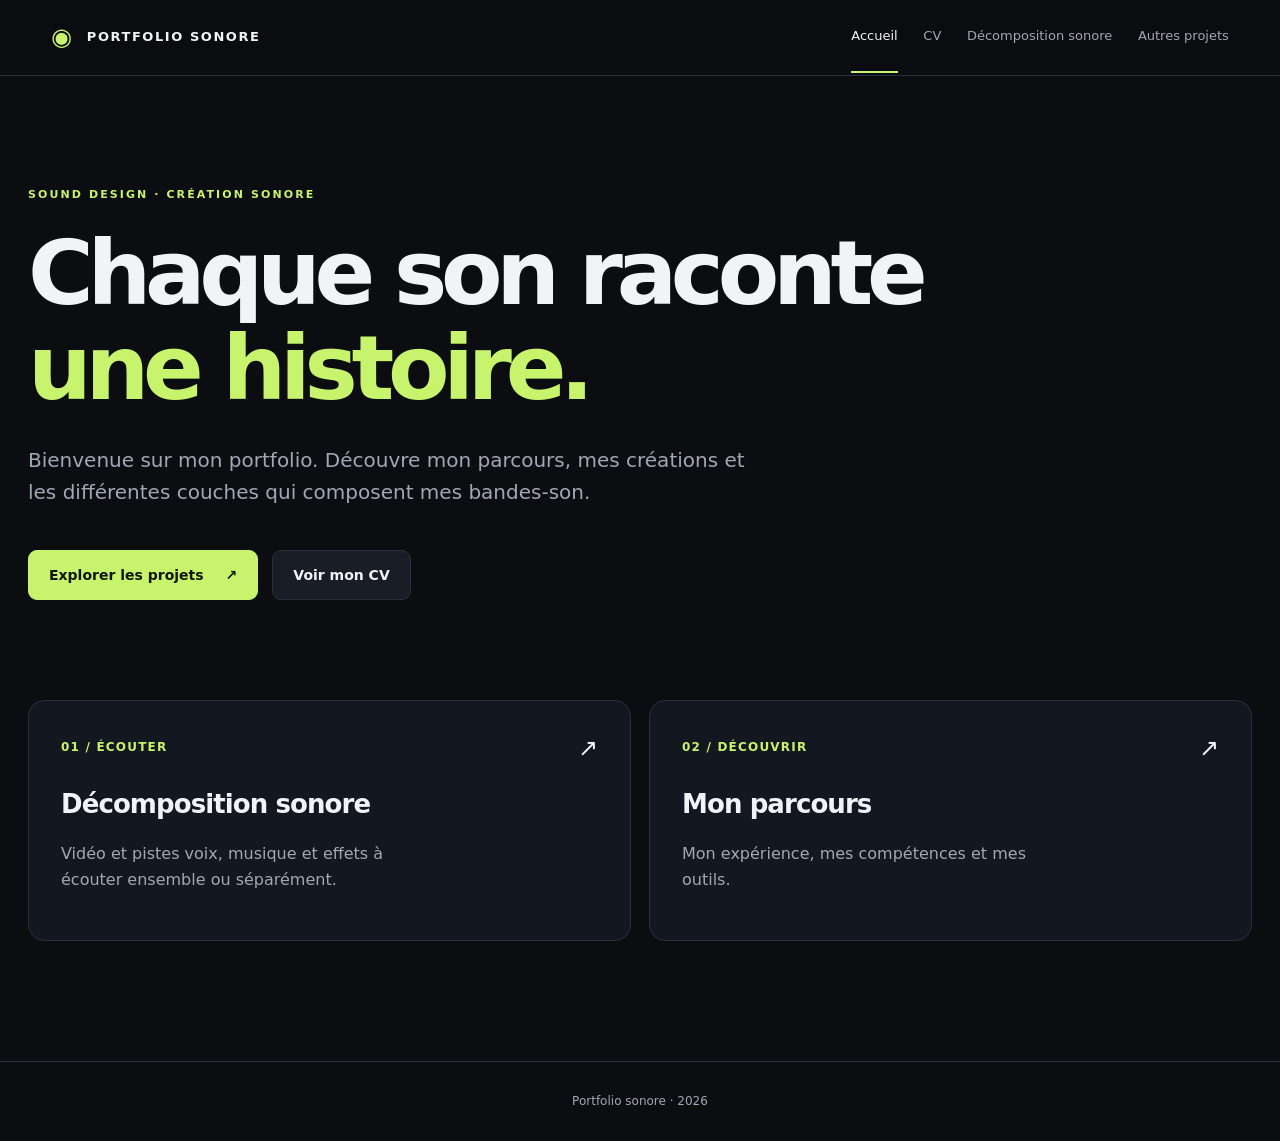
==== index.html @ 5c928c13 "Initial commit" ====
<!doctype html><html lang="fr"><head><meta charset="utf-8"><meta name="viewport" content="width=device-width,initial-scale=1"><meta name="description" content="Portfolio de création et décomposition sonore"><title>Portfolio sonore — Accueil</title><link rel="stylesheet" href="style.css"></head>
<body><header class="site-header"><a class="brand" href="index.html"><span class="brand-mark">◉</span> PORTFOLIO SONORE</a><nav class="top-nav" aria-label="Navigation principale"><a class="active" href="index.html">Accueil</a><a href="cv.html">CV</a><a href="decomposition.html">Décomposition sonore</a><a href="autres.html">Autres projets</a></nav></header><main class="page landing"><div class="eyebrow">SOUND DESIGN · CRÉATION SONORE</div><h1>Chaque son raconte<br><em>une histoire.</em></h1><p class="lead">Bienvenue sur mon portfolio. Découvre mon parcours, mes créations et les différentes couches qui composent mes bandes-son.</p><div class="actions"><a class="button primary" href="decomposition.html">Explorer les projets <span>↗</span></a><a class="button secondary" href="cv.html">Voir mon CV</a></div><div class="feature-grid"><a href="decomposition.html" class="feature"><span class="feature-num">01 / ÉCOUTER</span><h2>Décomposition sonore</h2><p>Vidéo et pistes voix, musique et effets à écouter ensemble ou séparément.</p><span class="arrow">↗</span></a><a href="cv.html" class="feature"><span class="feature-num">02 / DÉCOUVRIR</span><h2>Mon parcours</h2><p>Mon expérience, mes compétences et mes outils.</p><span class="arrow">↗</span></a></div></main><footer>Portfolio sonore · <span id="year"></span></footer><script>document.querySelector('#year').textContent=new Date().getFullYear()</script></body></html>
---- style.css ----
:root{color-scheme:dark;--bg:#0b0d11;--panel:#13171f;--line:#29303b;--text:#f1f3f6;--muted:#a0a8b5;--accent:#c7f36d}*{box-sizing:border-box}html{scroll-behavior:smooth;scroll-padding-top:100px}body{margin:0;background:var(--bg);color:var(--text);font-family:Inter,ui-sans-serif,system-ui,-apple-system,Segoe UI,sans-serif;line-height:1.6}a{color:inherit;text-decoration:none}button{font:inherit}.site-header{height:76px;display:flex;align-items:center;justify-content:space-between;padding:0 clamp(18px,4vw,70px);border-bottom:1px solid var(--line);position:sticky;top:0;background:rgba(11,13,17,.96);backdrop-filter:blur(16px);z-index:30;gap:20px}.brand{font-weight:900;font-size:13px;letter-spacing:.12em;white-space:nowrap}.brand-mark{color:var(--accent);font-size:24px;vertical-align:middle;margin-right:7px}.top-nav{display:flex;gap:clamp(11px,2vw,32px);align-items:center;overflow-x:auto}.top-nav a{font-size:13px;white-space:nowrap;color:var(--muted);padding:24px 0;border-bottom:2px solid transparent}.top-nav a:hover,.top-nav a.active{color:var(--text)}.top-nav a.active{border-color:var(--accent)}.page{max-width:1280px;padding:90px 28px 120px;margin:auto}.narrow{max-width:1000px}.eyebrow{color:var(--accent);font-size:11px;font-weight:800;letter-spacing:.19em;text-transform:uppercase}h1{font-size:clamp(48px,7vw,92px);letter-spacing:-.07em;line-height:1.06;margin:22px 0 28px}h1 em{font-style:normal;color:var(--accent)}h2{letter-spacing:-.035em}.lead{color:var(--muted);font-size:clamp(17px,2vw,20px);max-width:730px}.landing{padding-top:110px}.actions{display:flex;gap:14px;margin:42px 0 100px;flex-wrap:wrap}.button{display:inline-flex;gap:22px;align-items:center;justify-content:center;border-radius:9px;font-size:14px;font-weight:750;padding:13px 20px;border:1px solid var(--line);cursor:pointer}.button.primary{background:var(--accent);color:#111600;border-color:var(--accent)}.button.secondary{background:#191d25;color:var(--text)}.button:hover{filter:brightness(1.12)}.feature-grid{display:grid;grid-template-columns:1fr 1fr;gap:18px}.feature{position:relative;background:var(--panel);border:1px solid var(--line);padding:32px;border-radius:16px;min-height:230px}.feature-num{color:var(--accent);font-size:12px;font-weight:800;letter-spacing:.1em}.feature h2{margin:25px 0 8px;font-size:26px}.feature p{max-width:360px;color:var(--muted)}.arrow{position:absolute;right:32px;top:28px;font-size:24px}footer{border-top:1px solid var(--line);padding:30px;text-align:center;color:var(--muted);font-size:12px}.cv-card,.empty-panel{border:1px solid var(--line);background:var(--panel);border-radius:16px;padding:32px;margin-top:52px}.cv-card h2{font-size:32px;margin:0}.cv-card p,.cv-row p,.empty-panel p{color:var(--muted)}.cv-card .button{margin-top:14px}.hint{font-size:12px}.cv-block{margin-top:65px}.cv-block>h2{font-size:30px;margin-bottom:24px}.cv-row{border-top:1px solid var(--line);padding:18px 0;display:grid;grid-template-columns:180px 1fr;gap:20px}.cv-row>span{color:var(--accent);font-size:13px}.cv-row h3{margin:0}.cv-row p{margin:8px 0}.tags{display:flex;gap:10px;flex-wrap:wrap}.tags span{border:1px solid var(--line);border-radius:30px;padding:8px 15px;color:var(--muted)}.empty-panel{text-align:center;padding:90px 20px}.empty-icon{font-size:60px;color:var(--accent)}.projects-shell{display:grid;grid-template-columns:245px minmax(0,1fr);max-width:1600px;margin:auto}.sidebar{position:sticky;top:76px;height:calc(100vh - 76px);border-right:1px solid var(--line);padding:43px 22px;align-self:start;overflow:auto}.sidebar h2{margin:8px 0 25px;font-size:20px}.project-nav{display:grid;gap:8px}.project-nav a{font-size:13px;padding:12px 13px;border-left:2px solid transparent;border-radius:4px;color:var(--muted)}.project-nav a:hover,.project-nav a.active{background:#1b2225;color:var(--text);border-color:var(--accent)}.sidebar-note{color:var(--muted);font-size:12px;margin-top:32px}.projects-main{padding:64px clamp(18px,4vw,70px) 100px;min-width:0}.projects-intro{padding-bottom:22px}.projects-intro h1{font-size:clamp(45px,6vw,78px)}.project{margin-top:55px;padding-top:35px;border-top:1px solid var(--line);scroll-margin-top:100px}.project-index{color:var(--accent);font-size:12px;font-weight:800;letter-spacing:.14em}.project h2{font-size:clamp(25px,3.1vw,38px);margin:10px 0}.project-description{color:var(--muted);margin:0 0 22px}.player{background:var(--panel);border:1px solid var(--line);border-radius:15px;overflow:hidden}.video-wrap{position:relative;background:#050607;aspect-ratio:16/9}.video-wrap video{display:block;width:100%;height:100%;object-fit:contain}.media-placeholder{position:absolute;inset:0;display:flex;flex-direction:column;align-items:center;justify-content:center;pointer-events:none;text-align:center;color:#848d9c;background:radial-gradient(circle at center,#222b37,#07090c);padding:20px}.media-placeholder .play-symbol{font-size:40px;color:var(--accent)}.media-placeholder strong{color:#f6f7fa;font-size:18px}.video-wrap.has-video .media-placeholder{display:none}.transport{display:flex;gap:14px;align-items:center;flex-wrap:wrap;padding:15px 20px;border-bottom:1px solid var(--line)}.transport button,.track button{border:1px solid #444d5a;background:#1d2630;color:#eaf0f5;border-radius:7px;cursor:pointer;font-weight:800}.play-btn{min-width:98px;padding:9px 15px}.time{color:var(--muted);font-size:12px;font-variant-numeric:tabular-nums}.seek{flex:1;min-width:120px;accent-color:var(--accent);cursor:pointer}.track-area{padding:17px 20px 20px}.track-header{display:flex;justify-content:space-between;gap:14px;margin-bottom:15px;align-items:center}.track-header p{margin:0;font-size:11px;color:var(--muted);letter-spacing:.12em;font-weight:800}.reset-btn{padding:6px 10px;border:1px solid var(--line);background:transparent;color:var(--muted);border-radius:6px;cursor:pointer;font-size:12px}.track{display:grid;grid-template-columns:minmax(90px,145px) minmax(0,1fr) 34px 34px;gap:9px;align-items:center;margin-bottom:9px}.track-name{font-size:13px;font-weight:700}.wave{height:56px;background:#0d1118;border:1px solid #27313a;border-radius:5px;min-width:0;width:100%;display:block;cursor:pointer}.track button{height:34px;width:34px}.track button.muted{background:#8c3543;border-color:#c85b6a;color:white}.track button.solo{background:#3c7a50;border-color:#6dd68b;color:white}.track.disabled .track-name{opacity:.35}.player-note{margin:10px 0 0;color:var(--muted);font-size:12px}.status{color:#d5b985;font-size:12px;padding:0 20px 16px;min-height:26px}.player-error{color:#f3a6ac}.project-tag{display:inline-block;border:1px solid var(--line);border-radius:5px;color:var(--muted);font-size:11px;padding:4px 8px}@media(max-width:950px){.site-header{height:auto;min-height:76px;flex-wrap:wrap;padding-top:12px}.top-nav{width:100%}.top-nav a{padding:9px 0 12px}.projects-shell{grid-template-columns:1fr}.sidebar{top:107px;position:sticky;height:auto;border-right:0;border-bottom:1px solid var(--line);z-index:20;background:var(--bg);padding:10px 18px}.sidebar .eyebrow,.sidebar h2,.sidebar-note{display:none}.project-nav{display:flex;overflow-x:auto}.project-nav a{white-space:nowrap;flex:none;padding:8px}.projects-main{padding-top:45px}.project{scroll-margin-top:190px}}@media(max-width:600px){.page{padding:60px 18px}.feature-grid{grid-template-columns:1fr}.actions{margin-bottom:55px}.cv-row{grid-template-columns:1fr;gap:5px}.track-area{padding:14px 9px}.track{grid-template-columns:62px minmax(0,1fr) 30px 30px;gap:5px}.track-name{font-size:11px}.track button{width:30px;height:30px}.transport{padding:12px}.wave{height:48px}}
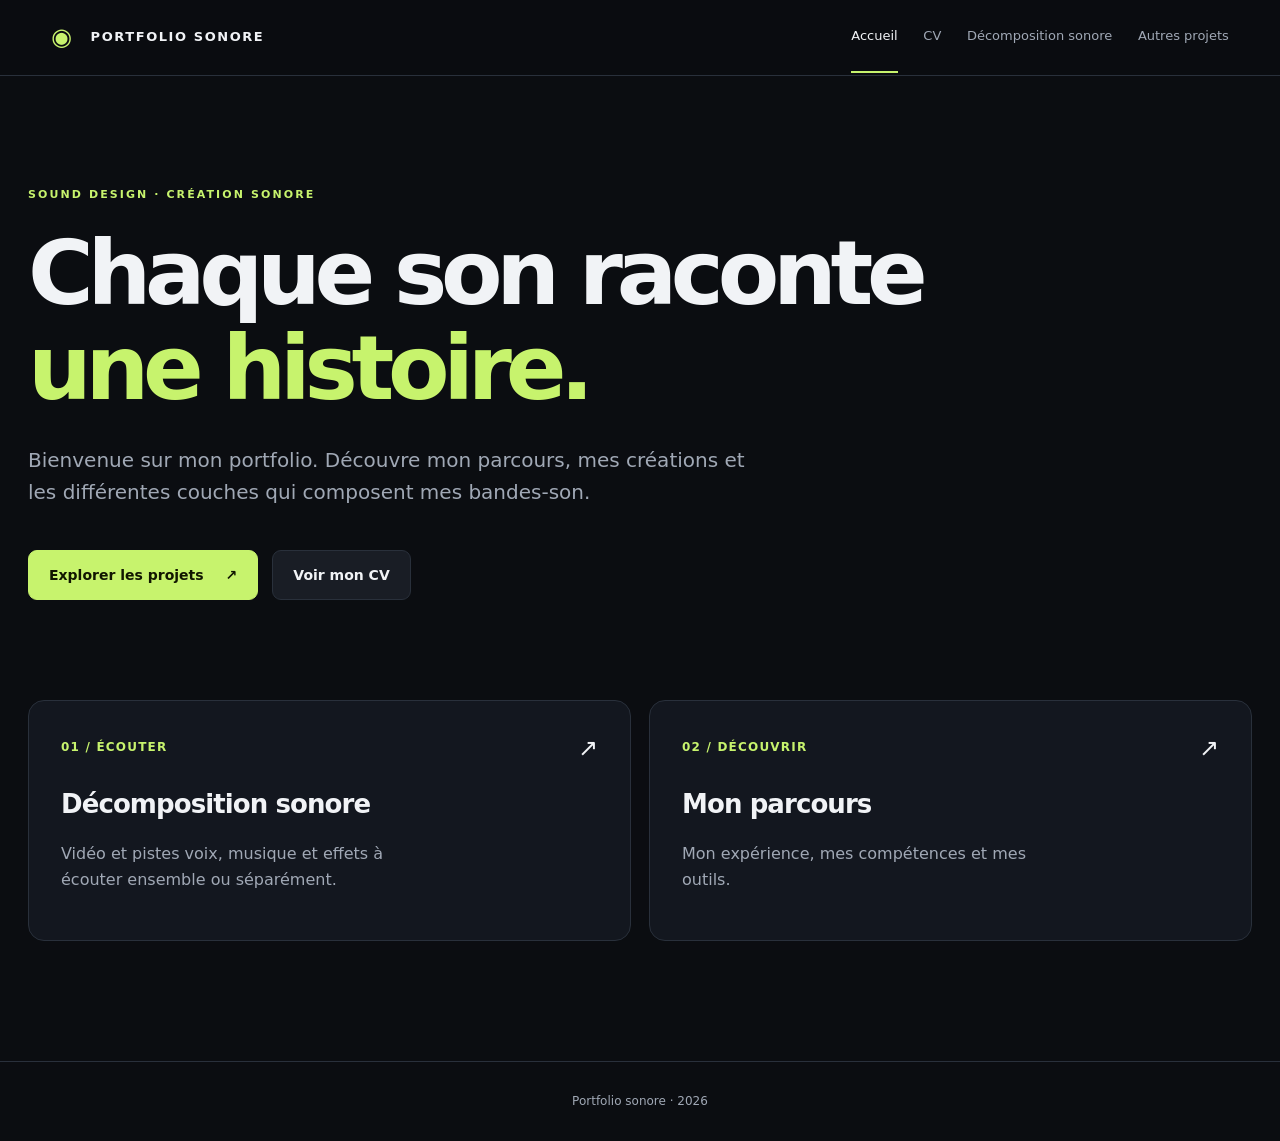
==== commit a13a161a: "modif" ====
--- a/index.html
+++ b/index.html
@@ -1,2 +1,100 @@
-<!doctype html><html lang="fr"><head><meta charset="utf-8"><meta name="viewport" content="width=device-width,initial-scale=1"><meta name="description" content="Portfolio de création et décomposition sonore"><title>Portfolio sonore — Accueil</title><link rel="stylesheet" href="style.css"></head>
-<body><header class="site-header"><a class="brand" href="index.html"><span class="brand-mark">◉</span> PORTFOLIO SONORE</a><nav class="top-nav" aria-label="Navigation principale"><a class="active" href="index.html">Accueil</a><a href="cv.html">CV</a><a href="decomposition.html">Décomposition sonore</a><a href="autres.html">Autres projets</a></nav></header><main class="page landing"><div class="eyebrow">SOUND DESIGN · CRÉATION SONORE</div><h1>Chaque son raconte<br><em>une histoire.</em></h1><p class="lead">Bienvenue sur mon portfolio. Découvre mon parcours, mes créations et les différentes couches qui composent mes bandes-son.</p><div class="actions"><a class="button primary" href="decomposition.html">Explorer les projets <span>↗</span></a><a class="button secondary" href="cv.html">Voir mon CV</a></div><div class="feature-grid"><a href="decomposition.html" class="feature"><span class="feature-num">01 / ÉCOUTER</span><h2>Décomposition sonore</h2><p>Vidéo et pistes voix, musique et effets à écouter ensemble ou séparément.</p><span class="arrow">↗</span></a><a href="cv.html" class="feature"><span class="feature-num">02 / DÉCOUVRIR</span><h2>Mon parcours</h2><p>Mon expérience, mes compétences et mes outils.</p><span class="arrow">↗</span></a></div></main><footer>Portfolio sonore · <span id="year"></span></footer><script>document.querySelector('#year').textContent=new Date().getFullYear()</script></body></html>
+<!doctype html>
+<html lang="fr">
+ <head>
+  <meta charset="utf-8"/>
+  <meta content="width=device-width,initial-scale=1" name="viewport"/>
+  <meta content="Portfolio de création et décomposition sonore" name="description"/>
+  <title>
+   Portfolio sonore — Accueil
+  </title>
+  <link href="style.css" rel="stylesheet"/>
+ </head>
+ <body>
+  <header class="site-header">
+   <a class="brand" href="index.html">
+    <span class="brand-mark">
+     ◉
+    </span>
+    PORTFOLIO SONORE
+   </a>
+   <nav aria-label="Navigation principale" class="top-nav">
+    <a class="active" href="index.html">
+     Accueil
+    </a>
+    <a href="cv.html">
+     CV
+    </a>
+    <a href="decomposition.html">
+     Décomposition sonore
+    </a>
+    <a href="autres.html">
+     Autres projets
+    </a>
+   </nav>
+  </header>
+  <main class="page landing">
+   <div class="eyebrow">
+    SOUND DESIGN · CRÉATION SONORE
+   </div>
+   <h1>
+    Chaque son raconte
+    <br/>
+    <em>
+     une histoire.
+    </em>
+   </h1>
+   <p class="lead">
+    Bienvenue sur mon portfolio. Découvre mon parcours, mes créations et les différentes couches qui composent mes bandes-son.
+   </p>
+   <div class="actions">
+    <a class="button primary" href="decomposition.html">
+     Explorer les projets
+     <span>
+      ↗
+     </span>
+    </a>
+    <a class="button secondary" href="cv.html">
+     Voir mon CV
+    </a>
+   </div>
+   <div class="feature-grid">
+    <a class="feature" href="decomposition.html">
+     <span class="feature-num">
+      01 / ÉCOUTER
+     </span>
+     <h2>
+      Décomposition sonore
+     </h2>
+     <p>
+      Vidéo et pistes voix, musique et effets à écouter ensemble ou séparément.
+     </p>
+     <span class="arrow">
+      ↗
+     </span>
+    </a>
+    <a class="feature" href="cv.html">
+     <span class="feature-num">
+      02 / DÉCOUVRIR
+     </span>
+     <h2>
+      Mon parcours
+     </h2>
+     <p>
+      Mon expérience, mes compétences et mes outils.
+     </p>
+     <span class="arrow">
+      ↗
+     </span>
+    </a>
+   </div>
+  </main>
+  <footer>
+   Portfolio sonore ·
+   <span id="year">
+   </span>
+  </footer>
+  <script>
+   document.querySelector('#year').textContent=new Date().getFullYear()
+  </script>
+ </body>
+</html>
--- a/style.css
+++ b/style.css
@@ -1 +1,662 @@
-:root{color-scheme:dark;--bg:#0b0d11;--panel:#13171f;--line:#29303b;--text:#f1f3f6;--muted:#a0a8b5;--accent:#c7f36d}*{box-sizing:border-box}html{scroll-behavior:smooth;scroll-padding-top:100px}body{margin:0;background:var(--bg);color:var(--text);font-family:Inter,ui-sans-serif,system-ui,-apple-system,Segoe UI,sans-serif;line-height:1.6}a{color:inherit;text-decoration:none}button{font:inherit}.site-header{height:76px;display:flex;align-items:center;justify-content:space-between;padding:0 clamp(18px,4vw,70px);border-bottom:1px solid var(--line);position:sticky;top:0;background:rgba(11,13,17,.96);backdrop-filter:blur(16px);z-index:30;gap:20px}.brand{font-weight:900;font-size:13px;letter-spacing:.12em;white-space:nowrap}.brand-mark{color:var(--accent);font-size:24px;vertical-align:middle;margin-right:7px}.top-nav{display:flex;gap:clamp(11px,2vw,32px);align-items:center;overflow-x:auto}.top-nav a{font-size:13px;white-space:nowrap;color:var(--muted);padding:24px 0;border-bottom:2px solid transparent}.top-nav a:hover,.top-nav a.active{color:var(--text)}.top-nav a.active{border-color:var(--accent)}.page{max-width:1280px;padding:90px 28px 120px;margin:auto}.narrow{max-width:1000px}.eyebrow{color:var(--accent);font-size:11px;font-weight:800;letter-spacing:.19em;text-transform:uppercase}h1{font-size:clamp(48px,7vw,92px);letter-spacing:-.07em;line-height:1.06;margin:22px 0 28px}h1 em{font-style:normal;color:var(--accent)}h2{letter-spacing:-.035em}.lead{color:var(--muted);font-size:clamp(17px,2vw,20px);max-width:730px}.landing{padding-top:110px}.actions{display:flex;gap:14px;margin:42px 0 100px;flex-wrap:wrap}.button{display:inline-flex;gap:22px;align-items:center;justify-content:center;border-radius:9px;font-size:14px;font-weight:750;padding:13px 20px;border:1px solid var(--line);cursor:pointer}.button.primary{background:var(--accent);color:#111600;border-color:var(--accent)}.button.secondary{background:#191d25;color:var(--text)}.button:hover{filter:brightness(1.12)}.feature-grid{display:grid;grid-template-columns:1fr 1fr;gap:18px}.feature{position:relative;background:var(--panel);border:1px solid var(--line);padding:32px;border-radius:16px;min-height:230px}.feature-num{color:var(--accent);font-size:12px;font-weight:800;letter-spacing:.1em}.feature h2{margin:25px 0 8px;font-size:26px}.feature p{max-width:360px;color:var(--muted)}.arrow{position:absolute;right:32px;top:28px;font-size:24px}footer{border-top:1px solid var(--line);padding:30px;text-align:center;color:var(--muted);font-size:12px}.cv-card,.empty-panel{border:1px solid var(--line);background:var(--panel);border-radius:16px;padding:32px;margin-top:52px}.cv-card h2{font-size:32px;margin:0}.cv-card p,.cv-row p,.empty-panel p{color:var(--muted)}.cv-card .button{margin-top:14px}.hint{font-size:12px}.cv-block{margin-top:65px}.cv-block>h2{font-size:30px;margin-bottom:24px}.cv-row{border-top:1px solid var(--line);padding:18px 0;display:grid;grid-template-columns:180px 1fr;gap:20px}.cv-row>span{color:var(--accent);font-size:13px}.cv-row h3{margin:0}.cv-row p{margin:8px 0}.tags{display:flex;gap:10px;flex-wrap:wrap}.tags span{border:1px solid var(--line);border-radius:30px;padding:8px 15px;color:var(--muted)}.empty-panel{text-align:center;padding:90px 20px}.empty-icon{font-size:60px;color:var(--accent)}.projects-shell{display:grid;grid-template-columns:245px minmax(0,1fr);max-width:1600px;margin:auto}.sidebar{position:sticky;top:76px;height:calc(100vh - 76px);border-right:1px solid var(--line);padding:43px 22px;align-self:start;overflow:auto}.sidebar h2{margin:8px 0 25px;font-size:20px}.project-nav{display:grid;gap:8px}.project-nav a{font-size:13px;padding:12px 13px;border-left:2px solid transparent;border-radius:4px;color:var(--muted)}.project-nav a:hover,.project-nav a.active{background:#1b2225;color:var(--text);border-color:var(--accent)}.sidebar-note{color:var(--muted);font-size:12px;margin-top:32px}.projects-main{padding:64px clamp(18px,4vw,70px) 100px;min-width:0}.projects-intro{padding-bottom:22px}.projects-intro h1{font-size:clamp(45px,6vw,78px)}.project{margin-top:55px;padding-top:35px;border-top:1px solid var(--line);scroll-margin-top:100px}.project-index{color:var(--accent);font-size:12px;font-weight:800;letter-spacing:.14em}.project h2{font-size:clamp(25px,3.1vw,38px);margin:10px 0}.project-description{color:var(--muted);margin:0 0 22px}.player{background:var(--panel);border:1px solid var(--line);border-radius:15px;overflow:hidden}.video-wrap{position:relative;background:#050607;aspect-ratio:16/9}.video-wrap video{display:block;width:100%;height:100%;object-fit:contain}.media-placeholder{position:absolute;inset:0;display:flex;flex-direction:column;align-items:center;justify-content:center;pointer-events:none;text-align:center;color:#848d9c;background:radial-gradient(circle at center,#222b37,#07090c);padding:20px}.media-placeholder .play-symbol{font-size:40px;color:var(--accent)}.media-placeholder strong{color:#f6f7fa;font-size:18px}.video-wrap.has-video .media-placeholder{display:none}.transport{display:flex;gap:14px;align-items:center;flex-wrap:wrap;padding:15px 20px;border-bottom:1px solid var(--line)}.transport button,.track button{border:1px solid #444d5a;background:#1d2630;color:#eaf0f5;border-radius:7px;cursor:pointer;font-weight:800}.play-btn{min-width:98px;padding:9px 15px}.time{color:var(--muted);font-size:12px;font-variant-numeric:tabular-nums}.seek{flex:1;min-width:120px;accent-color:var(--accent);cursor:pointer}.track-area{padding:17px 20px 20px}.track-header{display:flex;justify-content:space-between;gap:14px;margin-bottom:15px;align-items:center}.track-header p{margin:0;font-size:11px;color:var(--muted);letter-spacing:.12em;font-weight:800}.reset-btn{padding:6px 10px;border:1px solid var(--line);background:transparent;color:var(--muted);border-radius:6px;cursor:pointer;font-size:12px}.track{display:grid;grid-template-columns:minmax(90px,145px) minmax(0,1fr) 34px 34px;gap:9px;align-items:center;margin-bottom:9px}.track-name{font-size:13px;font-weight:700}.wave{height:56px;background:#0d1118;border:1px solid #27313a;border-radius:5px;min-width:0;width:100%;display:block;cursor:pointer}.track button{height:34px;width:34px}.track button.muted{background:#8c3543;border-color:#c85b6a;color:white}.track button.solo{background:#3c7a50;border-color:#6dd68b;color:white}.track.disabled .track-name{opacity:.35}.player-note{margin:10px 0 0;color:var(--muted);font-size:12px}.status{color:#d5b985;font-size:12px;padding:0 20px 16px;min-height:26px}.player-error{color:#f3a6ac}.project-tag{display:inline-block;border:1px solid var(--line);border-radius:5px;color:var(--muted);font-size:11px;padding:4px 8px}@media(max-width:950px){.site-header{height:auto;min-height:76px;flex-wrap:wrap;padding-top:12px}.top-nav{width:100%}.top-nav a{padding:9px 0 12px}.projects-shell{grid-template-columns:1fr}.sidebar{top:107px;position:sticky;height:auto;border-right:0;border-bottom:1px solid var(--line);z-index:20;background:var(--bg);padding:10px 18px}.sidebar .eyebrow,.sidebar h2,.sidebar-note{display:none}.project-nav{display:flex;overflow-x:auto}.project-nav a{white-space:nowrap;flex:none;padding:8px}.projects-main{padding-top:45px}.project{scroll-margin-top:190px}}@media(max-width:600px){.page{padding:60px 18px}.feature-grid{grid-template-columns:1fr}.actions{margin-bottom:55px}.cv-row{grid-template-columns:1fr;gap:5px}.track-area{padding:14px 9px}.track{grid-template-columns:62px minmax(0,1fr) 30px 30px;gap:5px}.track-name{font-size:11px}.track button{width:30px;height:30px}.transport{padding:12px}.wave{height:48px}}
+:root {
+    color-scheme:dark;
+    --bg:#0b0d11;
+    --panel:#13171f;
+    --line:#29303b;
+    --text:#f1f3f6;
+    --muted:#a0a8b5;
+    --accent:#c7f36d
+}
+
+* {
+    box-sizing:border-box
+}
+
+html {
+    scroll-behavior:smooth;
+    scroll-padding-top:100px
+}
+
+body {
+    margin:0;
+    background:var(--bg);
+    color:var(--text);
+    font-family:Inter,ui-sans-serif,system-ui,-apple-system,Segoe UI,sans-serif;
+    line-height:1.6
+}
+
+a {
+    color:inherit;
+    text-decoration:none
+}
+
+button {
+    font:inherit
+}
+
+.site-header {
+    height:76px;
+    display:flex;
+    align-items:center;
+    justify-content:space-between;
+    padding:0 clamp(18px,4vw,70px);
+    border-bottom:1px solid var(--line);
+    position:sticky;
+    top:0;
+    background:rgba(11,13,17,.96);
+    backdrop-filter:blur(16px);
+    z-index:30;
+    gap:20px
+}
+
+.brand {
+    font-weight:900;
+    font-size:13px;
+    letter-spacing:.12em;
+    white-space:nowrap
+}
+
+.brand-mark {
+    color:var(--accent);
+    font-size:24px;
+    vertical-align:middle;
+    margin-right:7px
+}
+
+.top-nav {
+    display:flex;
+    gap:clamp(11px,2vw,32px);
+    align-items:center;
+    overflow-x:auto
+}
+
+.top-nav a {
+    font-size:13px;
+    white-space:nowrap;
+    color:var(--muted);
+    padding:24px 0;
+    border-bottom:2px solid transparent
+}
+
+.top-nav a:hover,.top-nav a.active {
+    color:var(--text)
+}
+
+.top-nav a.active {
+    border-color:var(--accent)
+}
+
+.page {
+    max-width:1280px;
+    padding:90px 28px 120px;
+    margin:auto
+}
+
+.narrow {
+    max-width:1000px
+}
+
+.eyebrow {
+    color:var(--accent);
+    font-size:11px;
+    font-weight:800;
+    letter-spacing:.19em;
+    text-transform:uppercase
+}
+
+h1 {
+    font-size:clamp(48px,7vw,92px);
+    letter-spacing:-.07em;
+    line-height:1.06;
+    margin:22px 0 28px
+}
+
+h1 em {
+    font-style:normal;
+    color:var(--accent)
+}
+
+h2 {
+    letter-spacing:-.035em
+}
+
+.lead {
+    color:var(--muted);
+    font-size:clamp(17px,2vw,20px);
+    max-width:730px
+}
+
+.landing {
+    padding-top:110px
+}
+
+.actions {
+    display:flex;
+    gap:14px;
+    margin:42px 0 100px;
+    flex-wrap:wrap
+}
+
+.button {
+    display:inline-flex;
+    gap:22px;
+    align-items:center;
+    justify-content:center;
+    border-radius:9px;
+    font-size:14px;
+    font-weight:750;
+    padding:13px 20px;
+    border:1px solid var(--line);
+    cursor:pointer
+}
+
+.button.primary {
+    background:var(--accent);
+    color:#111600;
+    border-color:var(--accent)
+}
+
+.button.secondary {
+    background:#191d25;
+    color:var(--text)
+}
+
+.button:hover {
+    filter:brightness(1.12)
+}
+
+.feature-grid {
+    display:grid;
+    grid-template-columns:1fr 1fr;
+    gap:18px
+}
+
+.feature {
+    position:relative;
+    background:var(--panel);
+    border:1px solid var(--line);
+    padding:32px;
+    border-radius:16px;
+    min-height:230px
+}
+
+.feature-num {
+    color:var(--accent);
+    font-size:12px;
+    font-weight:800;
+    letter-spacing:.1em
+}
+
+.feature h2 {
+    margin:25px 0 8px;
+    font-size:26px
+}
+
+.feature p {
+    max-width:360px;
+    color:var(--muted)
+}
+
+.arrow {
+    position:absolute;
+    right:32px;
+    top:28px;
+    font-size:24px
+}
+
+footer {
+    border-top:1px solid var(--line);
+    padding:30px;
+    text-align:center;
+    color:var(--muted);
+    font-size:12px
+}
+
+.cv-card,.empty-panel {
+    border:1px solid var(--line);
+    background:var(--panel);
+    border-radius:16px;
+    padding:32px;
+    margin-top:52px
+}
+
+.cv-card h2 {
+    font-size:32px;
+    margin:0
+}
+
+.cv-card p,.cv-row p,.empty-panel p {
+    color:var(--muted)
+}
+
+.cv-card .button {
+    margin-top:14px
+}
+
+.hint {
+    font-size:12px
+}
+
+.cv-block {
+    margin-top:65px
+}
+
+.cv-block>h2 {
+    font-size:30px;
+    margin-bottom:24px
+}
+
+.cv-row {
+    border-top:1px solid var(--line);
+    padding:18px 0;
+    display:grid;
+    grid-template-columns:180px 1fr;
+    gap:20px
+}
+
+.cv-row>span {
+    color:var(--accent);
+    font-size:13px
+}
+
+.cv-row h3 {
+    margin:0
+}
+
+.cv-row p {
+    margin:8px 0
+}
+
+.tags {
+    display:flex;
+    gap:10px;
+    flex-wrap:wrap
+}
+
+.tags span {
+    border:1px solid var(--line);
+    border-radius:30px;
+    padding:8px 15px;
+    color:var(--muted)
+}
+
+.empty-panel {
+    text-align:center;
+    padding:90px 20px
+}
+
+.empty-icon {
+    font-size:60px;
+    color:var(--accent)
+}
+
+.projects-shell {
+    display:grid;
+    grid-template-columns:245px minmax(0,1fr);
+    max-width:1600px;
+    margin:auto
+}
+
+.sidebar {
+    position:sticky;
+    top:76px;
+    height:calc(100vh - 76px);
+    border-right:1px solid var(--line);
+    padding:43px 22px;
+    align-self:start;
+    overflow:auto
+}
+
+.sidebar h2 {
+    margin:8px 0 25px;
+    font-size:20px
+}
+
+.project-nav {
+    display:grid;
+    gap:8px
+}
+
+.project-nav a {
+    font-size:13px;
+    padding:12px 13px;
+    border-left:2px solid transparent;
+    border-radius:4px;
+    color:var(--muted)
+}
+
+.project-nav a:hover,.project-nav a.active {
+    background:#1b2225;
+    color:var(--text);
+    border-color:var(--accent)
+}
+
+.sidebar-note {
+    color:var(--muted);
+    font-size:12px;
+    margin-top:32px
+}
+
+.projects-main {
+    padding:64px clamp(18px,4vw,70px) 100px;
+    min-width:0
+}
+
+.projects-intro {
+    padding-bottom:22px
+}
+
+.projects-intro h1 {
+    font-size:clamp(45px,6vw,78px)
+}
+
+.project {
+    margin-top:55px;
+    padding-top:35px;
+    border-top:1px solid var(--line);
+    scroll-margin-top:100px
+}
+
+.project-index {
+    color:var(--accent);
+    font-size:12px;
+    font-weight:800;
+    letter-spacing:.14em
+}
+
+.project h2 {
+    font-size:clamp(25px,3.1vw,38px);
+    margin:10px 0
+}
+
+.project-description {
+    color:var(--muted);
+    margin:0 0 22px
+}
+
+.player {
+    background:var(--panel);
+    border:1px solid var(--line);
+    border-radius:15px;
+    overflow:hidden
+}
+
+.video-wrap {
+    position:relative;
+    background:#050607;
+    aspect-ratio:16/9
+}
+
+.video-wrap video {
+    display:block;
+    width:100%;
+    height:100%;
+    object-fit:contain
+}
+
+.media-placeholder {
+    position:absolute;
+    inset:0;
+    display:flex;
+    flex-direction:column;
+    align-items:center;
+    justify-content:center;
+    pointer-events:none;
+    text-align:center;
+    color:#848d9c;
+    background:radial-gradient(circle at center,#222b37,#07090c);
+    padding:20px
+}
+
+.media-placeholder .play-symbol {
+    font-size:40px;
+    color:var(--accent)
+}
+
+.media-placeholder strong {
+    color:#f6f7fa;
+    font-size:18px
+}
+
+.video-wrap.has-video .media-placeholder {
+    display:none
+}
+
+.transport {
+    display:flex;
+    gap:14px;
+    align-items:center;
+    flex-wrap:wrap;
+    padding:15px 20px;
+    border-bottom:1px solid var(--line)
+}
+
+.transport button,.track button {
+    border:1px solid #444d5a;
+    background:#1d2630;
+    color:#eaf0f5;
+    border-radius:7px;
+    cursor:pointer;
+    font-weight:800
+}
+
+.play-btn {
+    min-width:98px;
+    padding:9px 15px
+}
+
+.time {
+    color:var(--muted);
+    font-size:12px;
+    font-variant-numeric:tabular-nums
+}
+
+.seek {
+    flex:1;
+    min-width:120px;
+    accent-color:var(--accent);
+    cursor:pointer
+}
+
+.track-area {
+    padding:17px 20px 20px
+}
+
+.track-header {
+    display:flex;
+    justify-content:space-between;
+    gap:14px;
+    margin-bottom:15px;
+    align-items:center
+}
+
+.track-header p {
+    margin:0;
+    font-size:11px;
+    color:var(--muted);
+    letter-spacing:.12em;
+    font-weight:800
+}
+
+.reset-btn {
+    padding:6px 10px;
+    border:1px solid var(--line);
+    background:transparent;
+    color:var(--muted);
+    border-radius:6px;
+    cursor:pointer;
+    font-size:12px
+}
+
+.track {
+    display:grid;
+    grid-template-columns:minmax(90px,145px) minmax(0,1fr) 34px 34px;
+    gap:9px;
+    align-items:center;
+    margin-bottom:9px
+}
+
+.track-name {
+    font-size:13px;
+    font-weight:700
+}
+
+.wave {
+    height:56px;
+    background:#0d1118;
+    border:1px solid #27313a;
+    border-radius:5px;
+    min-width:0;
+    width:100%;
+    display:block;
+    cursor:pointer
+}
+
+.track button {
+    height:34px;
+    width:34px
+}
+
+.track button.muted {
+    background:#8c3543;
+    border-color:#c85b6a;
+    color:white
+}
+
+.track button.solo {
+    background:#3c7a50;
+    border-color:#6dd68b;
+    color:white
+}
+
+.track.disabled .track-name {
+    opacity:.35
+}
+
+.player-note {
+    margin:10px 0 0;
+    color:var(--muted);
+    font-size:12px
+}
+
+.status {
+    color:#d5b985;
+    font-size:12px;
+    padding:0 20px 16px;
+    min-height:26px
+}
+
+.player-error {
+    color:#f3a6ac
+}
+
+.project-tag {
+    display:inline-block;
+    border:1px solid var(--line);
+    border-radius:5px;
+    color:var(--muted);
+    font-size:11px;
+    padding:4px 8px
+}
+
+@media(max-width:950px) {
+    .site-header {
+        height:auto;
+        min-height:76px;
+        flex-wrap:wrap;
+        padding-top:12px
+    }
+
+    .top-nav {
+        width:100%
+    }
+
+    .top-nav a {
+        padding:9px 0 12px
+    }
+
+    .projects-shell {
+        grid-template-columns:1fr
+    }
+
+    .sidebar {
+        top:107px;
+        position:sticky;
+        height:auto;
+        border-right:0;
+        border-bottom:1px solid var(--line);
+        z-index:20;
+        background:var(--bg);
+        padding:10px 18px
+    }
+
+    .sidebar .eyebrow,.sidebar h2,.sidebar-note {
+        display:none
+    }
+
+    .project-nav {
+        display:flex;
+        overflow-x:auto
+    }
+
+    .project-nav a {
+        white-space:nowrap;
+        flex:none;
+        padding:8px
+    }
+
+    .projects-main {
+        padding-top:45px
+    }
+
+    .project {
+        scroll-margin-top:190px
+    }
+
+}
+
+@media(max-width:600px) {
+    .page {
+        padding:60px 18px
+    }
+
+    .feature-grid {
+        grid-template-columns:1fr
+    }
+
+    .actions {
+        margin-bottom:55px
+    }
+
+    .cv-row {
+        grid-template-columns:1fr;
+        gap:5px
+    }
+
+    .track-area {
+        padding:14px 9px
+    }
+
+    .track {
+        grid-template-columns:62px minmax(0,1fr) 30px 30px;
+        gap:5px
+    }
+
+    .track-name {
+        font-size:11px
+    }
+
+    .track button {
+        width:30px;
+        height:30px
+    }
+
+    .transport {
+        padding:12px
+    }
+
+    .wave {
+        height:48px
+    }
+
+}
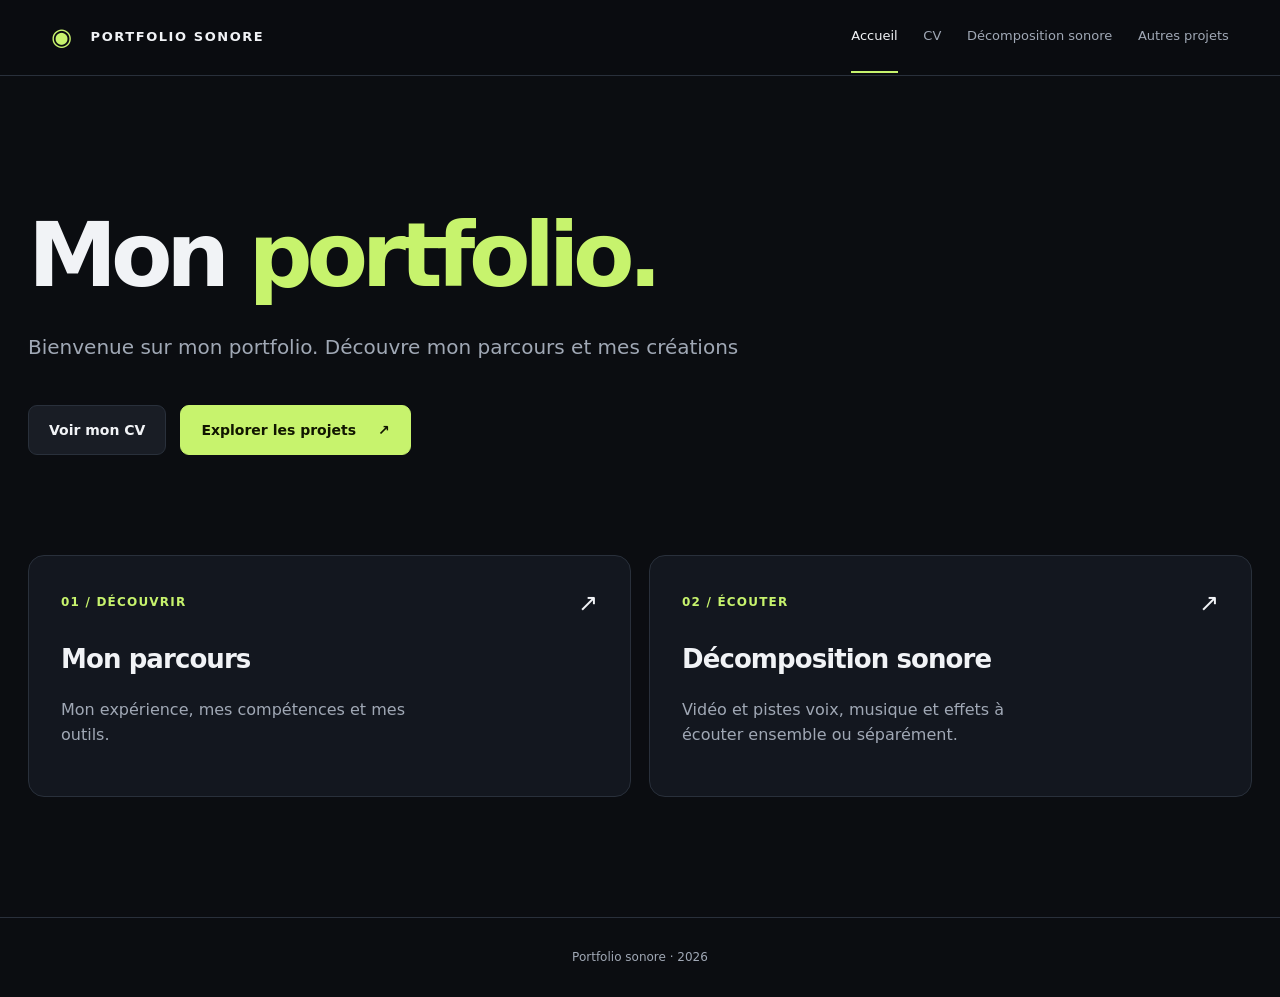
==== commit 559fa2b8: "wip" ====
--- a/index.html
+++ b/index.html
@@ -33,54 +33,52 @@
    </nav>
   </header>
   <main class="page landing">
-   <div class="eyebrow">
-    SOUND DESIGN · CRÉATION SONORE
-   </div>
    <h1>
-    Chaque son raconte
-    <br/>
+    Mon
     <em>
-     une histoire.
+     portfolio.
     </em>
    </h1>
    <p class="lead">
-    Bienvenue sur mon portfolio. Découvre mon parcours, mes créations et les différentes couches qui composent mes bandes-son.
+    Bienvenue sur mon portfolio. Découvre mon parcours et mes créations
    </p>
    <div class="actions">
+    <a class="button secondary" href="cv.html">
+     Voir mon CV
+    </a>
     <a class="button primary" href="decomposition.html">
      Explorer les projets
      <span>
       ↗
      </span>
     </a>
-    <a class="button secondary" href="cv.html">
-     Voir mon CV
-    </a>
+
    </div>
    <div class="feature-grid">
+
+    <a class="feature" href="cv.html">
+     <span class="feature-num">
+      01 / DÉCOUVRIR
+     </span>
+     <h2>
+      Mon parcours
+     </h2>
+     <p>
+      Mon expérience, mes compétences et mes outils.
+     </p>
+     <span class="arrow">
+      ↗
+     </span>
+    </a>
     <a class="feature" href="decomposition.html">
      <span class="feature-num">
-      01 / ÉCOUTER
+      02 / ÉCOUTER
      </span>
      <h2>
       Décomposition sonore
      </h2>
      <p>
       Vidéo et pistes voix, musique et effets à écouter ensemble ou séparément.
-     </p>
-     <span class="arrow">
-      ↗
-     </span>
-    </a>
-    <a class="feature" href="cv.html">
-     <span class="feature-num">
-      02 / DÉCOUVRIR
-     </span>
-     <h2>
-      Mon parcours
-     </h2>
-     <p>
-      Mon expérience, mes compétences et mes outils.
      </p>
      <span class="arrow">
       ↗
--- a/style.css
+++ b/style.css
@@ -352,7 +352,7 @@
 
 .project {
     margin-top:55px;
-    padding-top:35px;
+    padding-top:0px;
     border-top:1px solid var(--line);
     scroll-margin-top:100px
 }
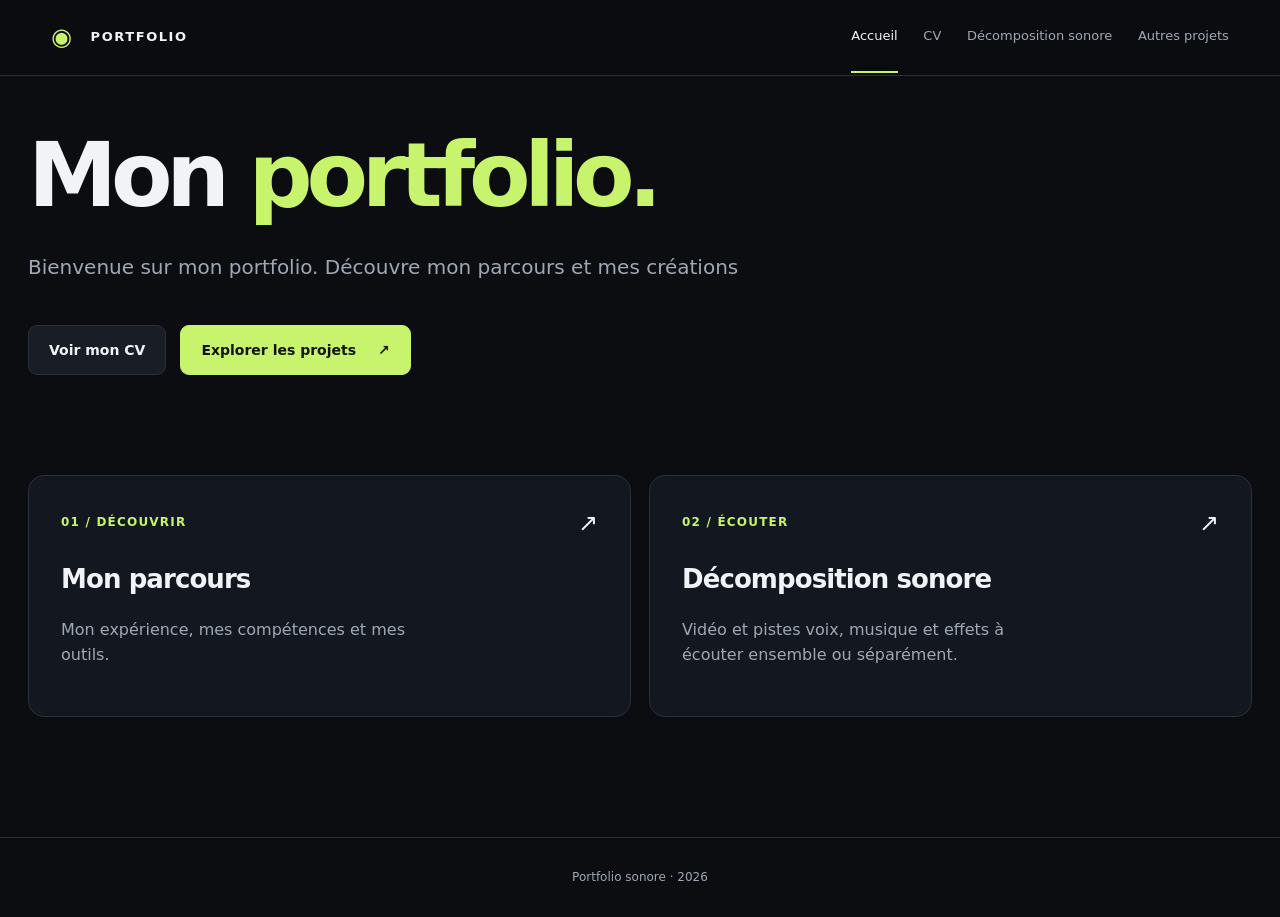
==== commit 7174f306: "modif" ====
--- a/index.html
+++ b/index.html
@@ -15,7 +15,7 @@
     <span class="brand-mark">
      ◉
     </span>
-    PORTFOLIO SONORE
+    PORTFOLIO
    </a>
    <nav aria-label="Navigation principale" class="top-nav">
     <a class="active" href="index.html">
--- a/style.css
+++ b/style.css
@@ -88,7 +88,7 @@
 
 .page {
     max-width:1280px;
-    padding:90px 28px 120px;
+    padding:30px 28px 120px;
     margin:auto
 }
 
@@ -127,7 +127,7 @@
 }
 
 .landing {
-    padding-top:110px
+    padding-top:30px
 }
 
 .actions {
@@ -382,9 +382,10 @@
 }
 
 .video-wrap {
-    position:relative;
-    background:#050607;
-    aspect-ratio:16/9
+    position: relative;
+    background: #050607;
+    aspect-ratio: auto;
+    height: 260px;
 }
 
 .video-wrap video {
